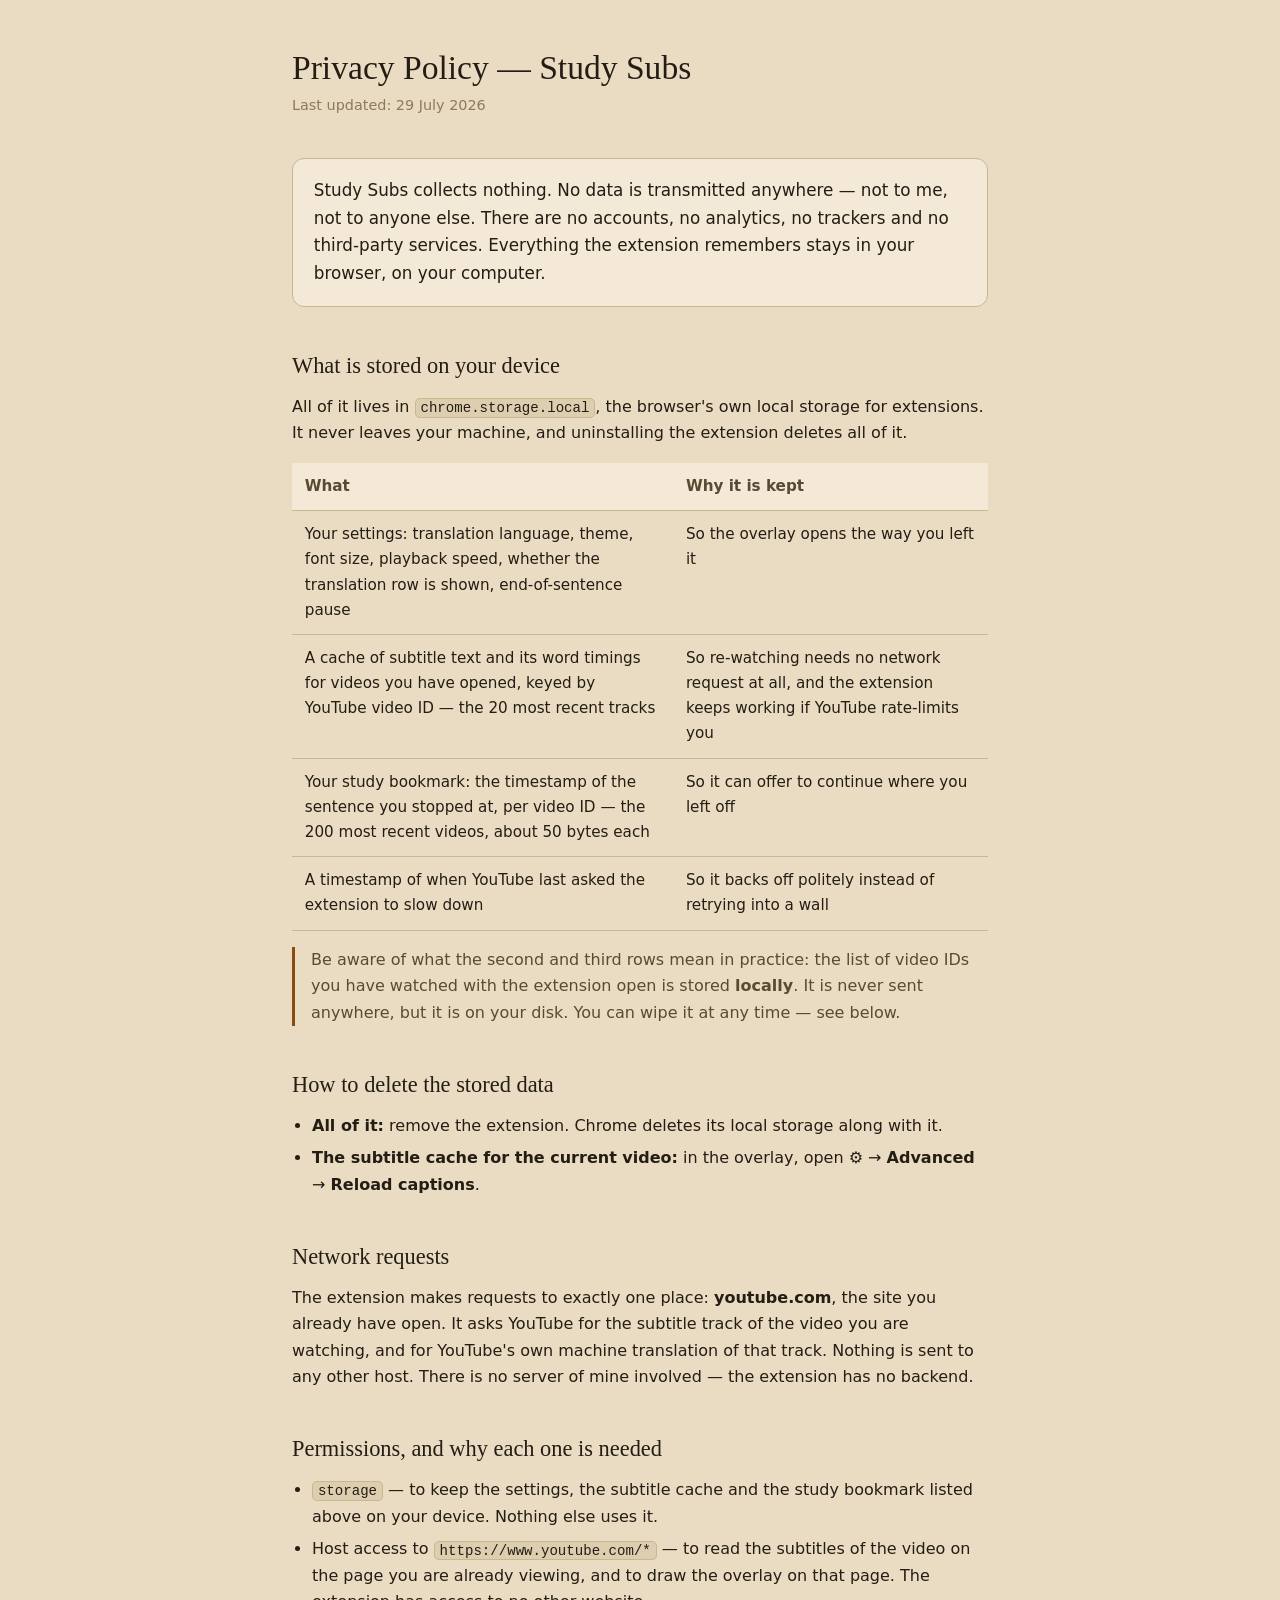
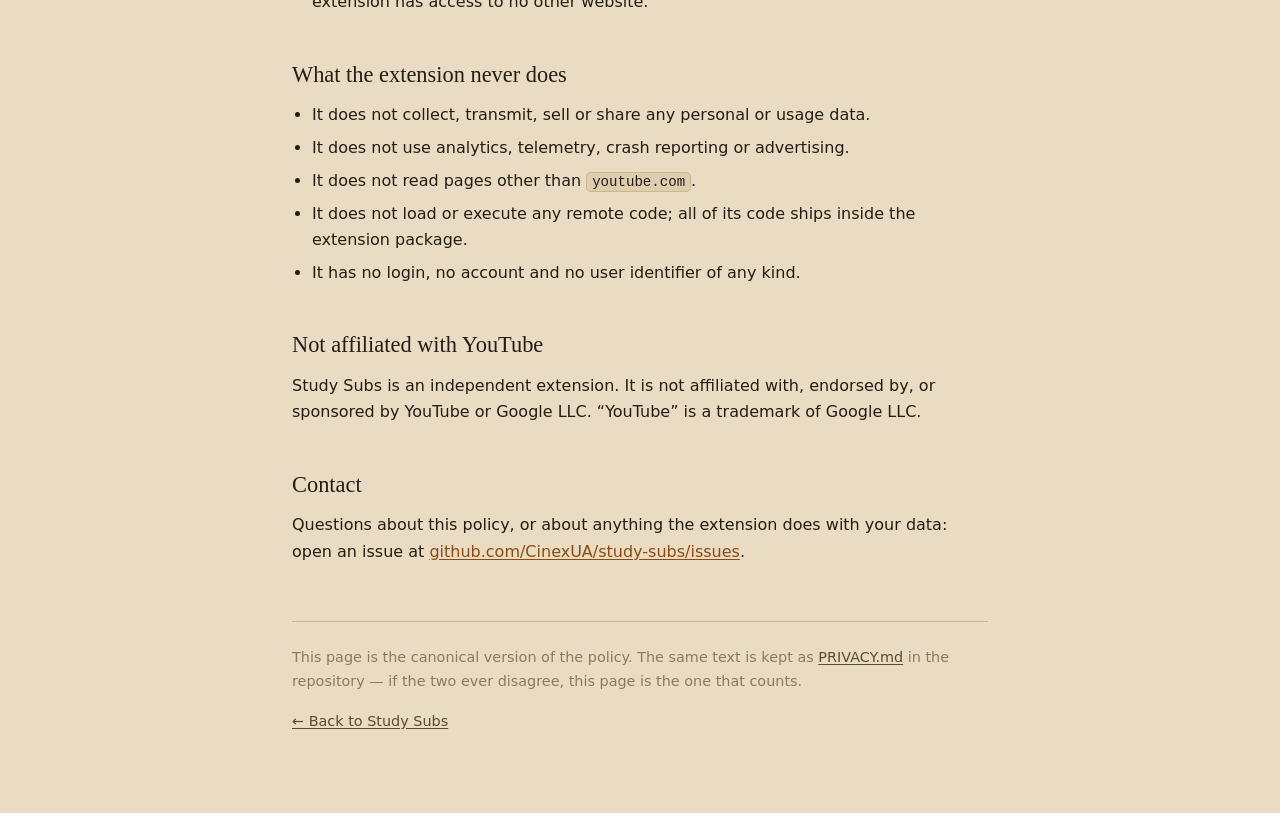
==== docs/privacy.html @ ba9604e9 "Give the extension a page a stranger can read Issues need a GitHub account, and the store's homepage" ====
<!DOCTYPE html>
<html lang="en">
<head>
<meta charset="utf-8">
<meta name="viewport" content="width=device-width, initial-scale=1">
<title>Privacy Policy — Study Subs</title>
<meta name="description" content="Study Subs collects nothing and transmits nothing. This is exactly what it stores on your device and why.">
<link rel="icon" href="img/icon.png" type="image/png">
<style>
  :root{
    --bg:#e9dcc2; --bg-elev:#f3e9d6; --bg-sunken:#ddceb0;
    --ink:#241d14; --ink-2:#5a4a33; --ink-3:#8d7a58;
    --accent:#8a4b12; --accent-2:#a9642a;
    --line:#c8b78f;
    --serif:"Iowan Old Style","Palatino Linotype",Palatino,Charter,Georgia,"Times New Roman",serif;
    --sans:system-ui,-apple-system,"Segoe UI",Roboto,"Helvetica Neue",Arial,sans-serif;
  }
  @media (prefers-color-scheme:dark){
    :root{
      --bg:#171310; --bg-elev:#221c16; --bg-sunken:#100d0a;
      --ink:#efe4d2; --ink-2:#b9a992; --ink-3:#8a7a66;
      --accent:#d98f4d; --accent-2:#edaa6b;
      --line:#3b3128;
    }
  }
  *{box-sizing:border-box}
  body{margin:0; background:var(--bg); color:var(--ink); font:16px/1.65 var(--sans)}
  .wrap{max-width:46rem; margin:0 auto; padding:3rem 1.25rem 4rem}
  h1{font:400 2.1rem/1.2 var(--serif); margin:0 0 .35rem}
  .updated{color:var(--ink-3); font-size:.9rem; margin:0 0 2.5rem}
  h2{font:400 1.4rem/1.3 var(--serif); margin:2.75rem 0 .85rem}
  p{margin:0 0 1rem}
  ul{padding-left:1.25rem; margin:0 0 1rem}
  li{margin:.4rem 0}
  .lede{
    background:var(--bg-elev); border:1px solid var(--line);
    border-radius:12px; padding:1.15rem 1.3rem; font-size:1.05rem;
  }
  .lede p:last-child{margin-bottom:0}
  table{width:100%; border-collapse:collapse; margin:0 0 1rem; font-size:.95rem}
  th,td{text-align:left; padding:.7rem .8rem; border-bottom:1px solid var(--line); vertical-align:top}
  th{color:var(--ink-2); font-weight:600; background:var(--bg-elev)}
  .warn{border-left:3px solid var(--accent); padding-left:1rem; color:var(--ink-2)}
  a{color:var(--accent); text-underline-offset:2px}
  code{
    font-family:ui-monospace,SFMono-Regular,Menlo,Consolas,monospace; font-size:.88em;
    background:var(--bg-sunken); border:1px solid var(--line); border-radius:5px; padding:.05em .35em;
  }
  footer{margin-top:3.5rem; padding-top:1.5rem; border-top:1px solid var(--line); color:var(--ink-3); font-size:.9rem}
  footer a{color:var(--ink-2)}
</style>
</head>
<body>
<div class="wrap">

<h1>Privacy Policy — Study Subs</h1>
<p class="updated">Last updated: 29 July 2026</p>

<div class="lede">
  <p>Study Subs collects nothing. No data is transmitted anywhere — not to me, not
  to anyone else. There are no accounts, no analytics, no trackers and no
  third-party services. Everything the extension remembers stays in your browser,
  on your computer.</p>
</div>

<h2>What is stored on your device</h2>
<p>All of it lives in <code>chrome.storage.local</code>, the browser's own local
storage for extensions. It never leaves your machine, and uninstalling the
extension deletes all of it.</p>

<table>
  <tr><th>What</th><th>Why it is kept</th></tr>
  <tr>
    <td>Your settings: translation language, theme, font size, playback speed,
    whether the translation row is shown, end-of-sentence pause</td>
    <td>So the overlay opens the way you left it</td>
  </tr>
  <tr>
    <td>A cache of subtitle text and its word timings for videos you have opened,
    keyed by YouTube video ID — the 20 most recent tracks</td>
    <td>So re-watching needs no network request at all, and the extension keeps
    working if YouTube rate-limits you</td>
  </tr>
  <tr>
    <td>Your study bookmark: the timestamp of the sentence you stopped at, per
    video ID — the 200 most recent videos, about 50 bytes each</td>
    <td>So it can offer to continue where you left off</td>
  </tr>
  <tr>
    <td>A timestamp of when YouTube last asked the extension to slow down</td>
    <td>So it backs off politely instead of retrying into a wall</td>
  </tr>
</table>

<p class="warn">Be aware of what the second and third rows mean in practice: the
list of video IDs you have watched with the extension open is stored
<strong>locally</strong>. It is never sent anywhere, but it is on your disk. You
can wipe it at any time — see below.</p>

<h2>How to delete the stored data</h2>
<ul>
  <li><strong>All of it:</strong> remove the extension. Chrome deletes its local
  storage along with it.</li>
  <li><strong>The subtitle cache for the current video:</strong> in the overlay,
  open ⚙ → <strong>Advanced</strong> → <strong>Reload captions</strong>.</li>
</ul>

<h2>Network requests</h2>
<p>The extension makes requests to exactly one place: <strong>youtube.com</strong>,
the site you already have open. It asks YouTube for the subtitle track of the video
you are watching, and for YouTube's own machine translation of that track. Nothing
is sent to any other host. There is no server of mine involved — the extension has
no backend.</p>

<h2>Permissions, and why each one is needed</h2>
<ul>
  <li><code>storage</code> — to keep the settings, the subtitle cache and the study
  bookmark listed above on your device. Nothing else uses it.</li>
  <li>Host access to <code>https://www.youtube.com/*</code> — to read the subtitles
  of the video on the page you are already viewing, and to draw the overlay on that
  page. The extension has access to no other website.</li>
</ul>

<h2>What the extension never does</h2>
<ul>
  <li>It does not collect, transmit, sell or share any personal or usage data.</li>
  <li>It does not use analytics, telemetry, crash reporting or advertising.</li>
  <li>It does not read pages other than <code>youtube.com</code>.</li>
  <li>It does not load or execute any remote code; all of its code ships inside
  the extension package.</li>
  <li>It has no login, no account and no user identifier of any kind.</li>
</ul>

<h2>Not affiliated with YouTube</h2>
<p>Study Subs is an independent extension. It is not affiliated with, endorsed by,
or sponsored by YouTube or Google LLC. “YouTube” is a trademark of Google LLC.</p>

<h2>Contact</h2>
<p>Questions about this policy, or about anything the extension does with your
data: open an issue at
<a href="https://github.com/CinexUA/study-subs/issues">github.com/CinexUA/study-subs/issues</a>.</p>

<footer>
  <p>This page is the canonical version of the policy. The same text is kept as
  <a href="https://github.com/CinexUA/study-subs/blob/main/PRIVACY.md">PRIVACY.md</a>
  in the repository — if the two ever disagree, this page is the one that counts.</p>
  <p><a href="index.html">← Back to Study Subs</a></p>
</footer>

</div>
</body>
</html>
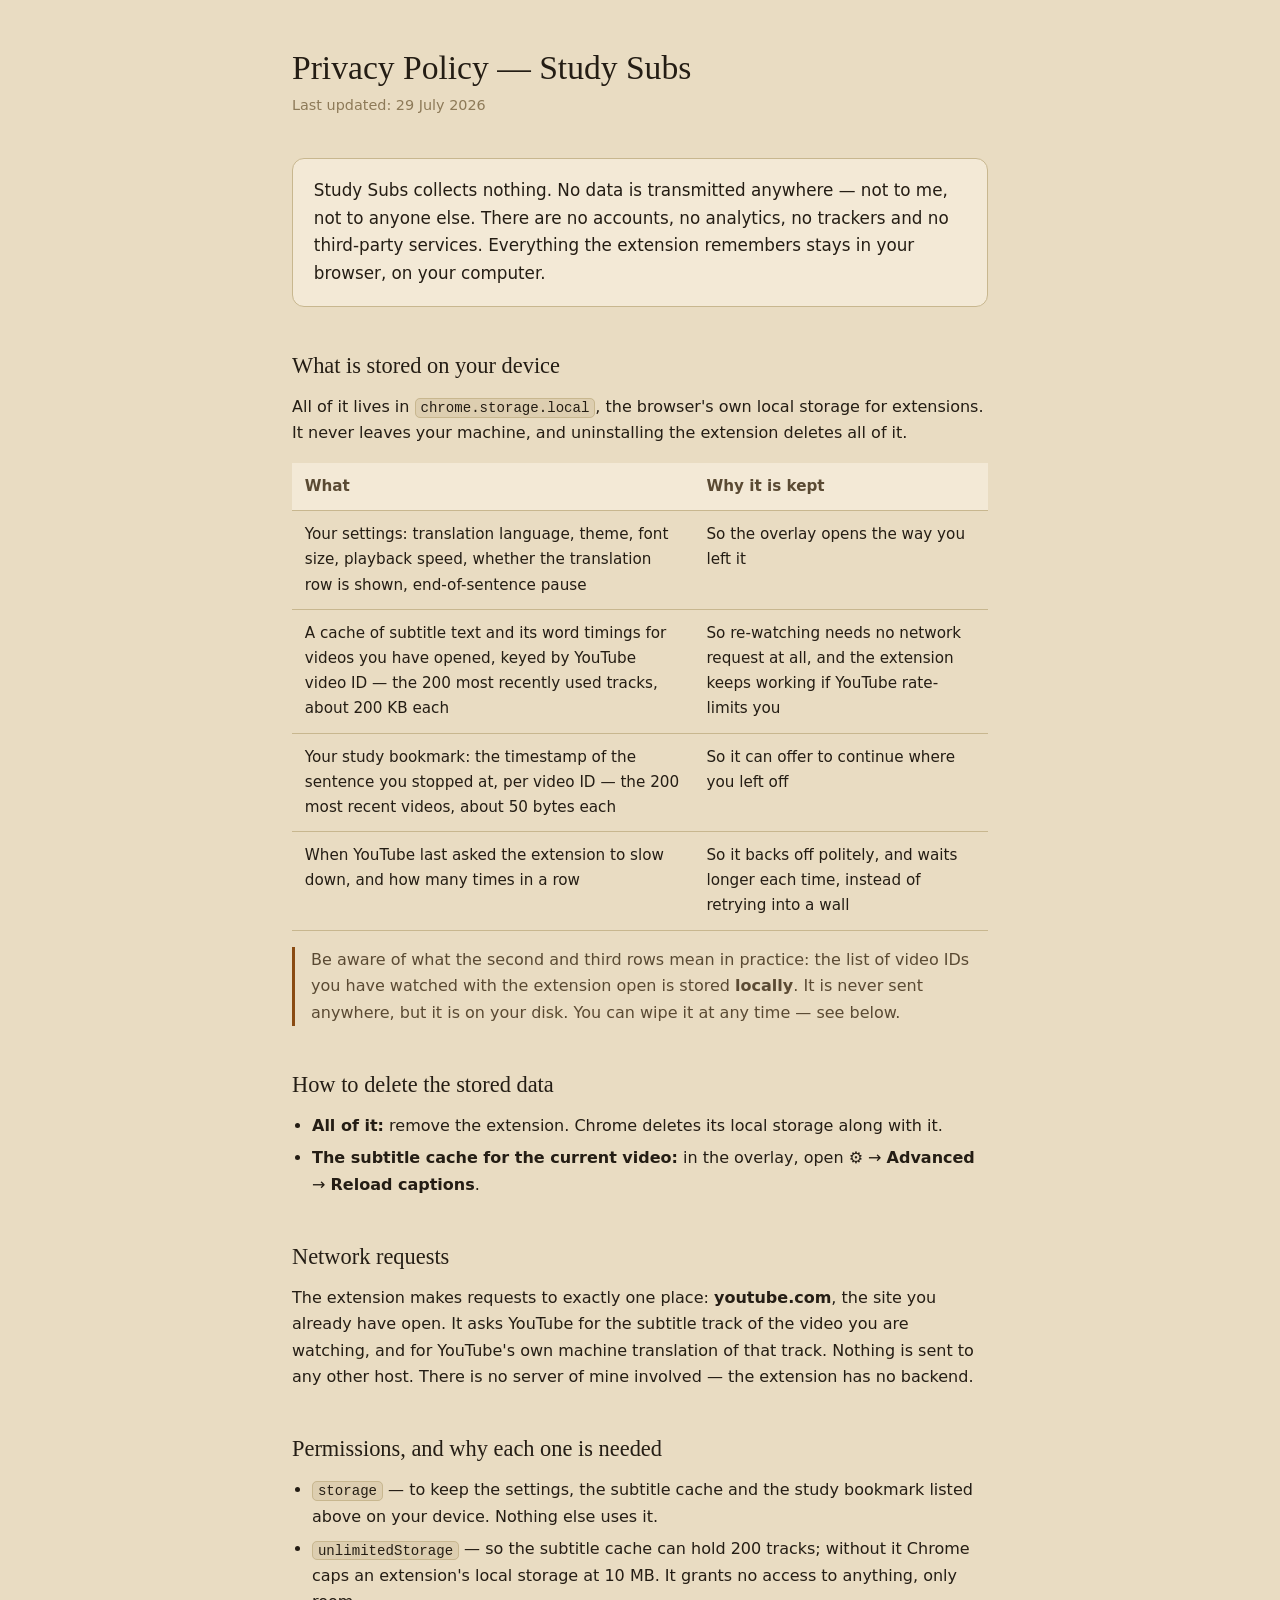
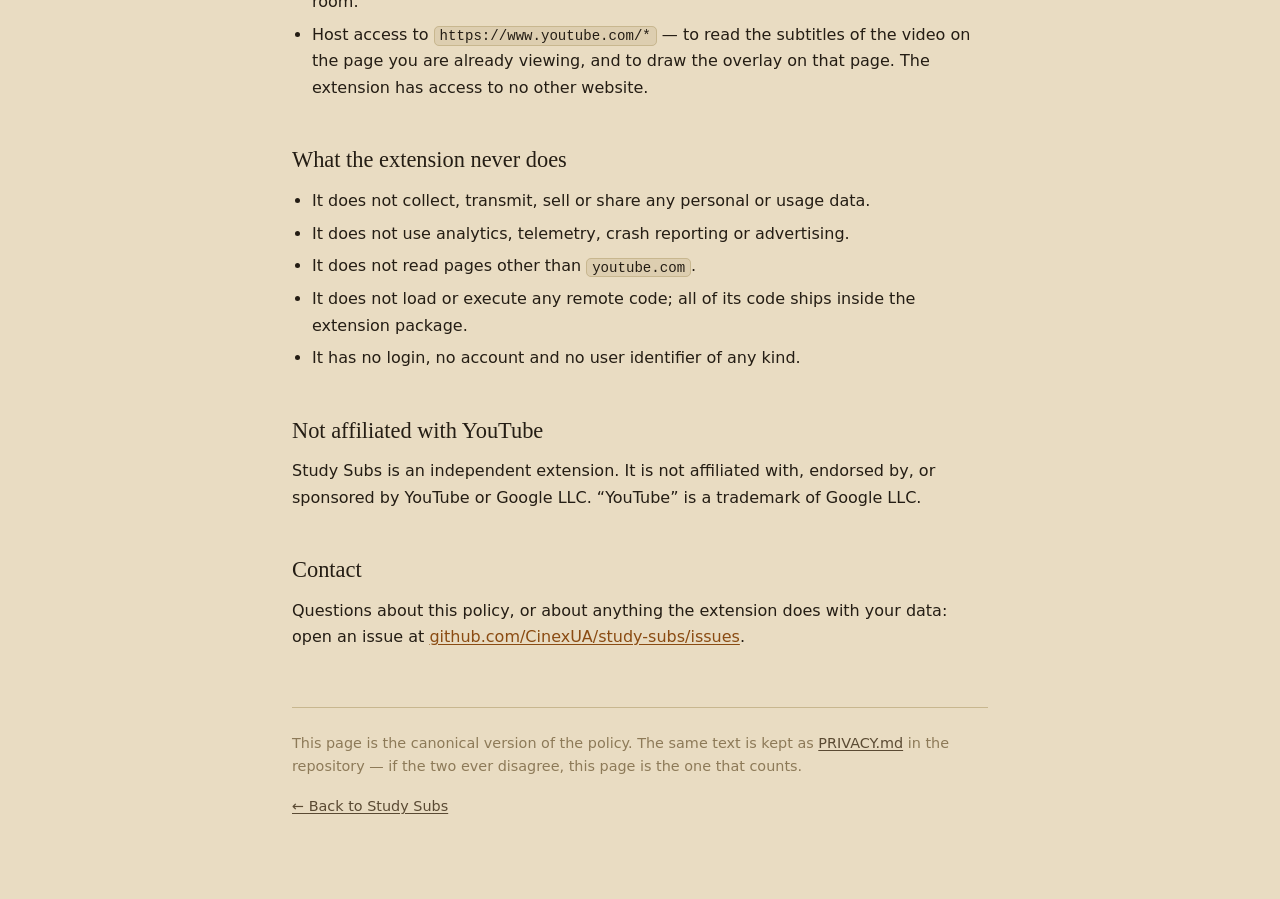
==== commit 7c8f850a: "Keep the tracks you come back to, and keep more of them Eviction went by the time a track was writte" ====
--- a/docs/privacy.html
+++ b/docs/privacy.html
@@ -77,7 +77,8 @@
   </tr>
   <tr>
     <td>A cache of subtitle text and its word timings for videos you have opened,
-    keyed by YouTube video ID — the 20 most recent tracks</td>
+    keyed by YouTube video ID — the 200 most recently used tracks, about 200 KB
+    each</td>
     <td>So re-watching needs no network request at all, and the extension keeps
     working if YouTube rate-limits you</td>
   </tr>
@@ -87,8 +88,10 @@
     <td>So it can offer to continue where you left off</td>
   </tr>
   <tr>
-    <td>A timestamp of when YouTube last asked the extension to slow down</td>
-    <td>So it backs off politely instead of retrying into a wall</td>
+    <td>When YouTube last asked the extension to slow down, and how many times in
+    a row</td>
+    <td>So it backs off politely, and waits longer each time, instead of retrying
+    into a wall</td>
   </tr>
 </table>
 
@@ -116,6 +119,9 @@
 <ul>
   <li><code>storage</code> — to keep the settings, the subtitle cache and the study
   bookmark listed above on your device. Nothing else uses it.</li>
+  <li><code>unlimitedStorage</code> — so the subtitle cache can hold 200 tracks;
+  without it Chrome caps an extension's local storage at 10 MB. It grants no
+  access to anything, only room.</li>
   <li>Host access to <code>https://www.youtube.com/*</code> — to read the subtitles
   of the video on the page you are already viewing, and to draw the overlay on that
   page. The extension has access to no other website.</li>
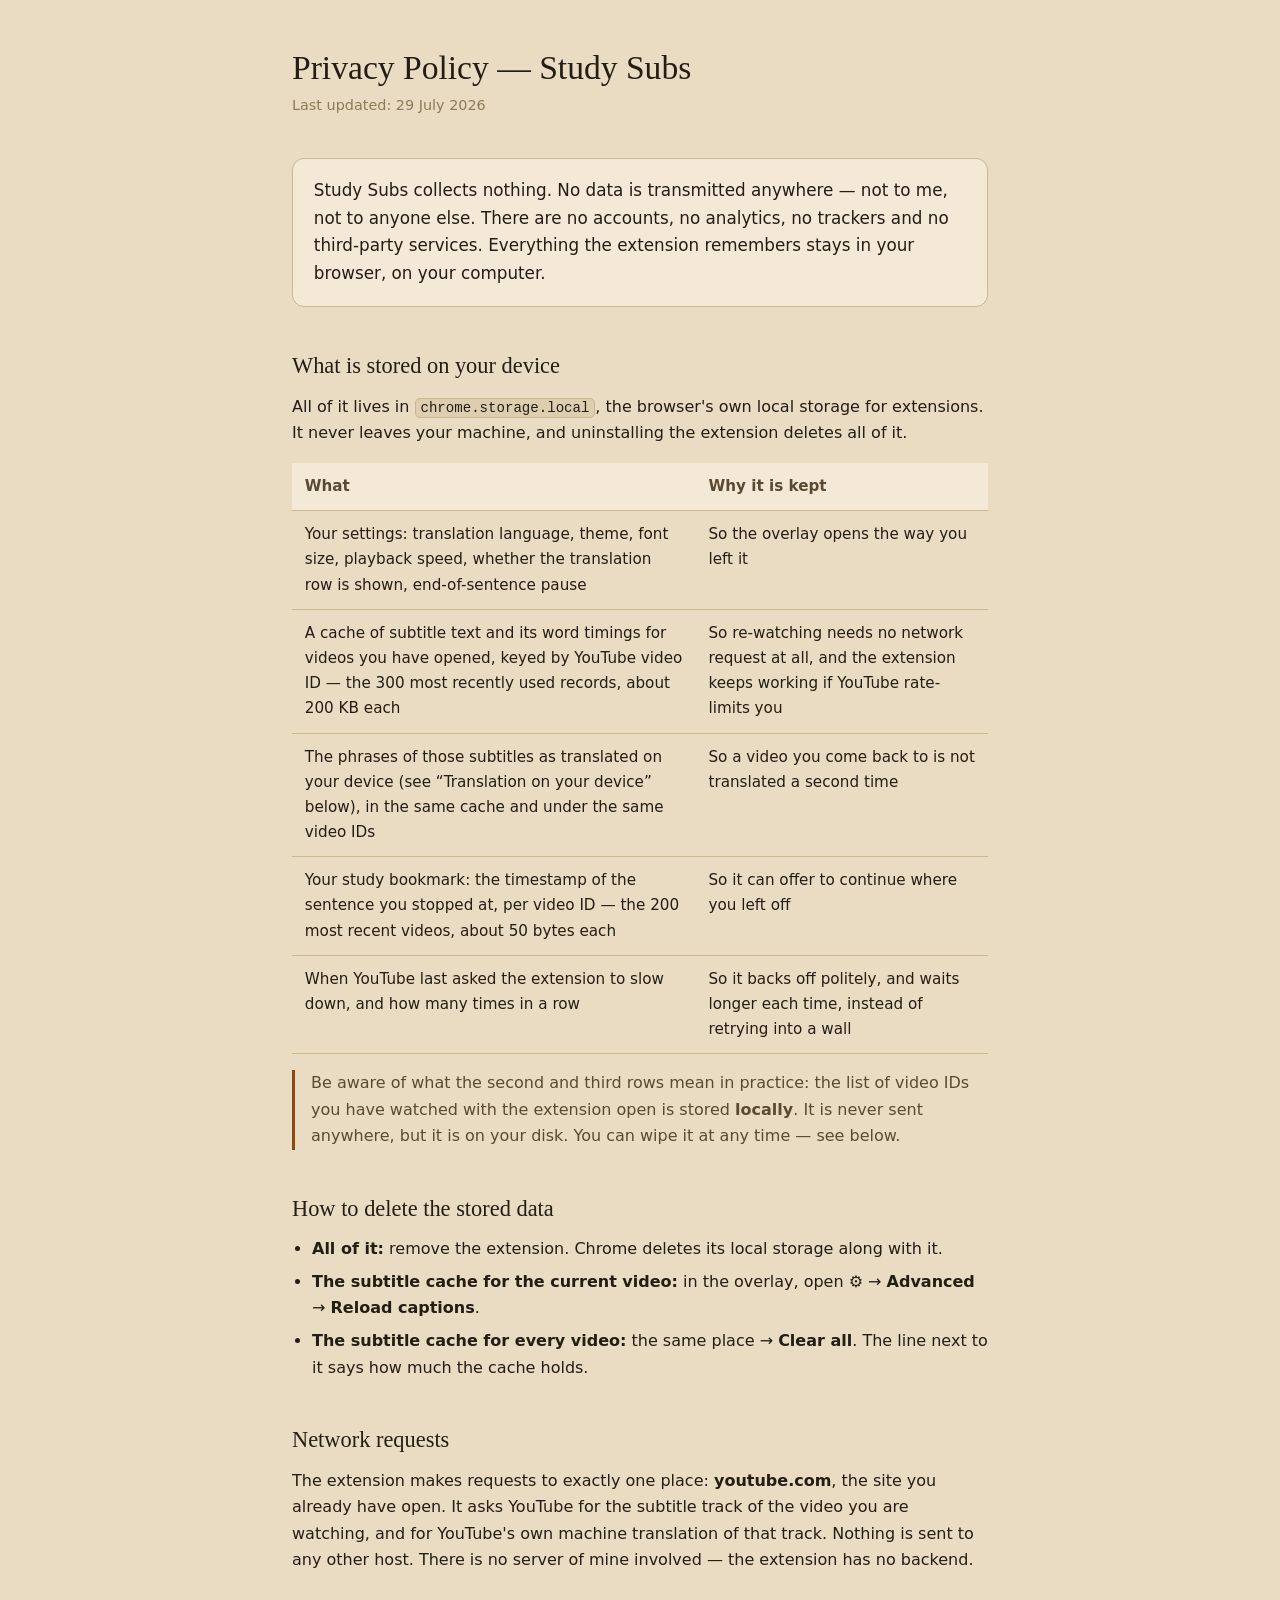
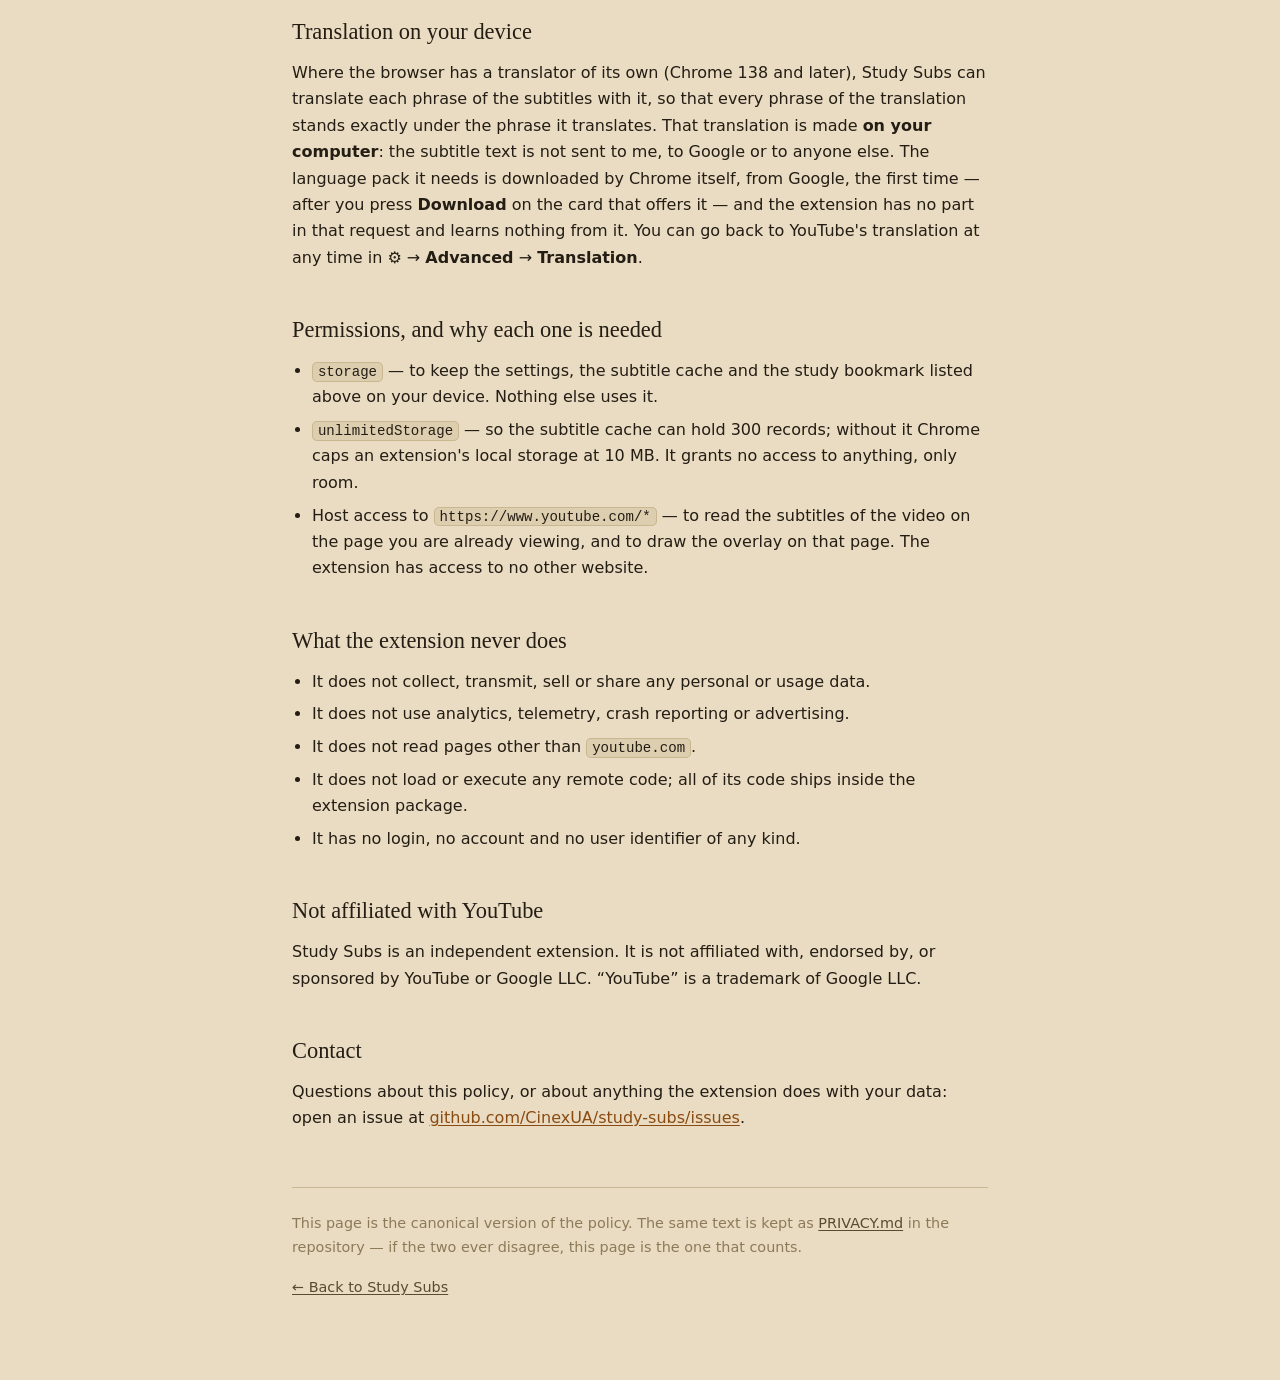
==== commit 0cf0f750: "Say where the phrase translation is made" ====
--- a/docs/privacy.html
+++ b/docs/privacy.html
@@ -77,10 +77,16 @@
   </tr>
   <tr>
     <td>A cache of subtitle text and its word timings for videos you have opened,
-    keyed by YouTube video ID — the 200 most recently used tracks, about 200 KB
+    keyed by YouTube video ID — the 300 most recently used records, about 200 KB
     each</td>
     <td>So re-watching needs no network request at all, and the extension keeps
     working if YouTube rate-limits you</td>
+  </tr>
+  <tr>
+    <td>The phrases of those subtitles as translated on your device (see
+    “Translation on your device” below), in the same cache and under the same
+    video IDs</td>
+    <td>So a video you come back to is not translated a second time</td>
   </tr>
   <tr>
     <td>Your study bookmark: the timestamp of the sentence you stopped at, per
@@ -106,6 +112,8 @@
   storage along with it.</li>
   <li><strong>The subtitle cache for the current video:</strong> in the overlay,
   open ⚙ → <strong>Advanced</strong> → <strong>Reload captions</strong>.</li>
+  <li><strong>The subtitle cache for every video:</strong> the same place →
+  <strong>Clear all</strong>. The line next to it says how much the cache holds.</li>
 </ul>
 
 <h2>Network requests</h2>
@@ -115,11 +123,22 @@
 is sent to any other host. There is no server of mine involved — the extension has
 no backend.</p>
 
+<h2>Translation on your device</h2>
+<p>Where the browser has a translator of its own (Chrome 138 and later), Study Subs
+can translate each phrase of the subtitles with it, so that every phrase of the
+translation stands exactly under the phrase it translates. That translation is made
+<strong>on your computer</strong>: the subtitle text is not sent to me, to Google or
+to anyone else. The language pack it needs is downloaded by Chrome itself, from
+Google, the first time — after you press <strong>Download</strong> on the card that
+offers it — and the extension has no part in that request and learns nothing from
+it. You can go back to YouTube's translation at any time in ⚙ →
+<strong>Advanced</strong> → <strong>Translation</strong>.</p>
+
 <h2>Permissions, and why each one is needed</h2>
 <ul>
   <li><code>storage</code> — to keep the settings, the subtitle cache and the study
   bookmark listed above on your device. Nothing else uses it.</li>
-  <li><code>unlimitedStorage</code> — so the subtitle cache can hold 200 tracks;
+  <li><code>unlimitedStorage</code> — so the subtitle cache can hold 300 records;
   without it Chrome caps an extension's local storage at 10 MB. It grants no
   access to anything, only room.</li>
   <li>Host access to <code>https://www.youtube.com/*</code> — to read the subtitles
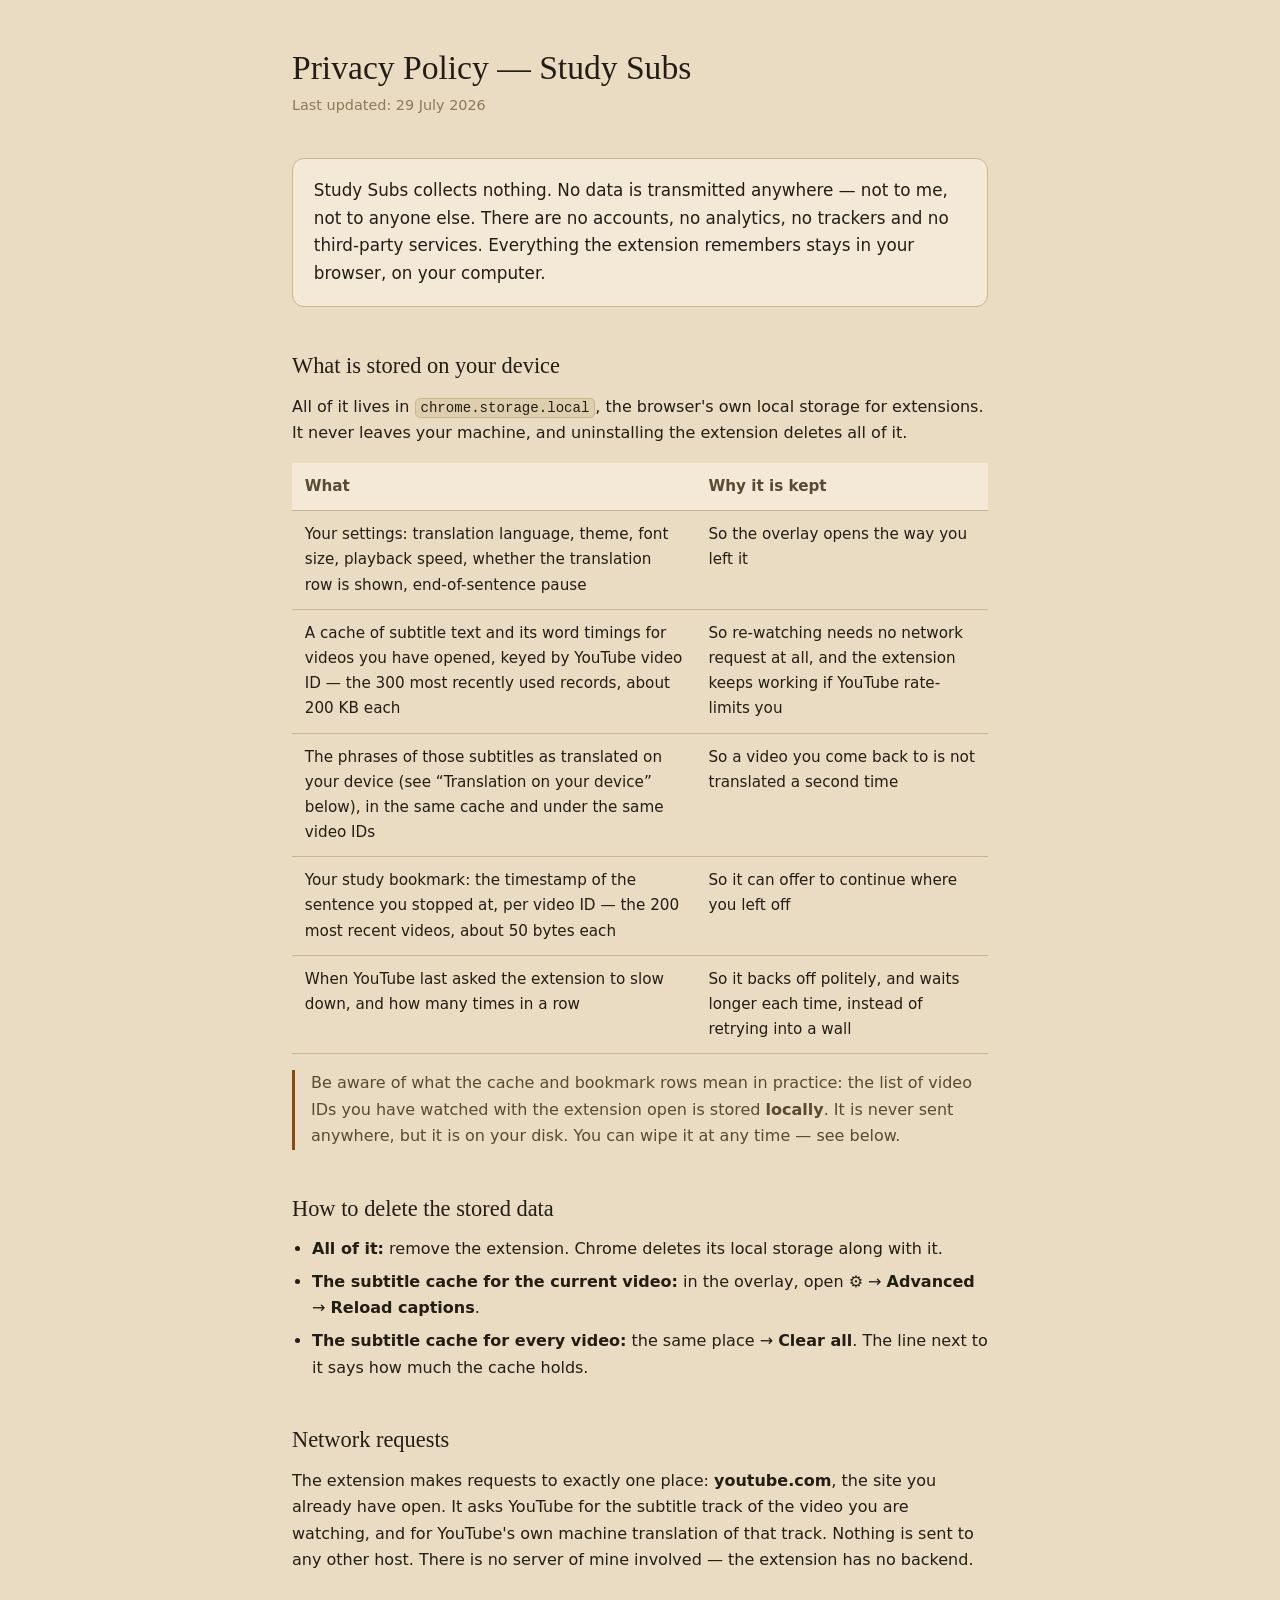
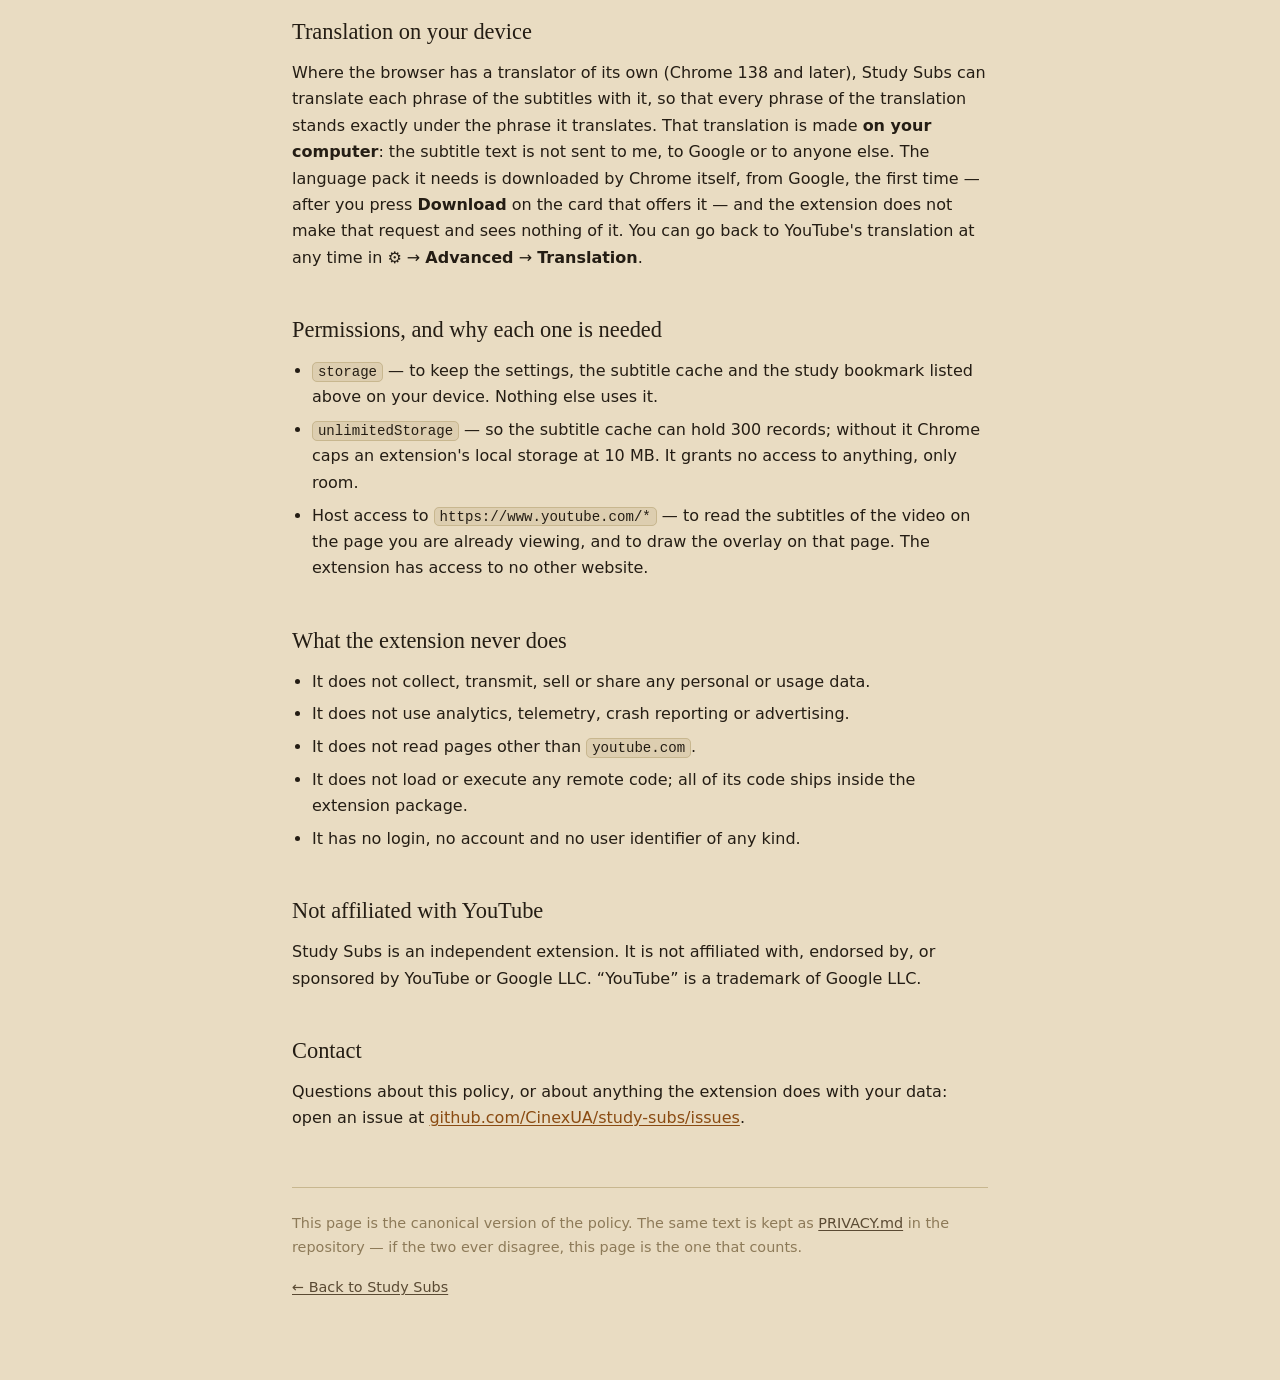
==== commit c8fb3ef7: "Close the gaps a review found around the download card, cache clearing and a failed translator" ====
--- a/docs/privacy.html
+++ b/docs/privacy.html
@@ -101,7 +101,7 @@
   </tr>
 </table>
 
-<p class="warn">Be aware of what the second and third rows mean in practice: the
+<p class="warn">Be aware of what the cache and bookmark rows mean in practice: the
 list of video IDs you have watched with the extension open is stored
 <strong>locally</strong>. It is never sent anywhere, but it is on your disk. You
 can wipe it at any time — see below.</p>
@@ -130,7 +130,7 @@
 <strong>on your computer</strong>: the subtitle text is not sent to me, to Google or
 to anyone else. The language pack it needs is downloaded by Chrome itself, from
 Google, the first time — after you press <strong>Download</strong> on the card that
-offers it — and the extension has no part in that request and learns nothing from
+offers it — and the extension does not make that request and sees nothing of
 it. You can go back to YouTube's translation at any time in ⚙ →
 <strong>Advanced</strong> → <strong>Translation</strong>.</p>
 
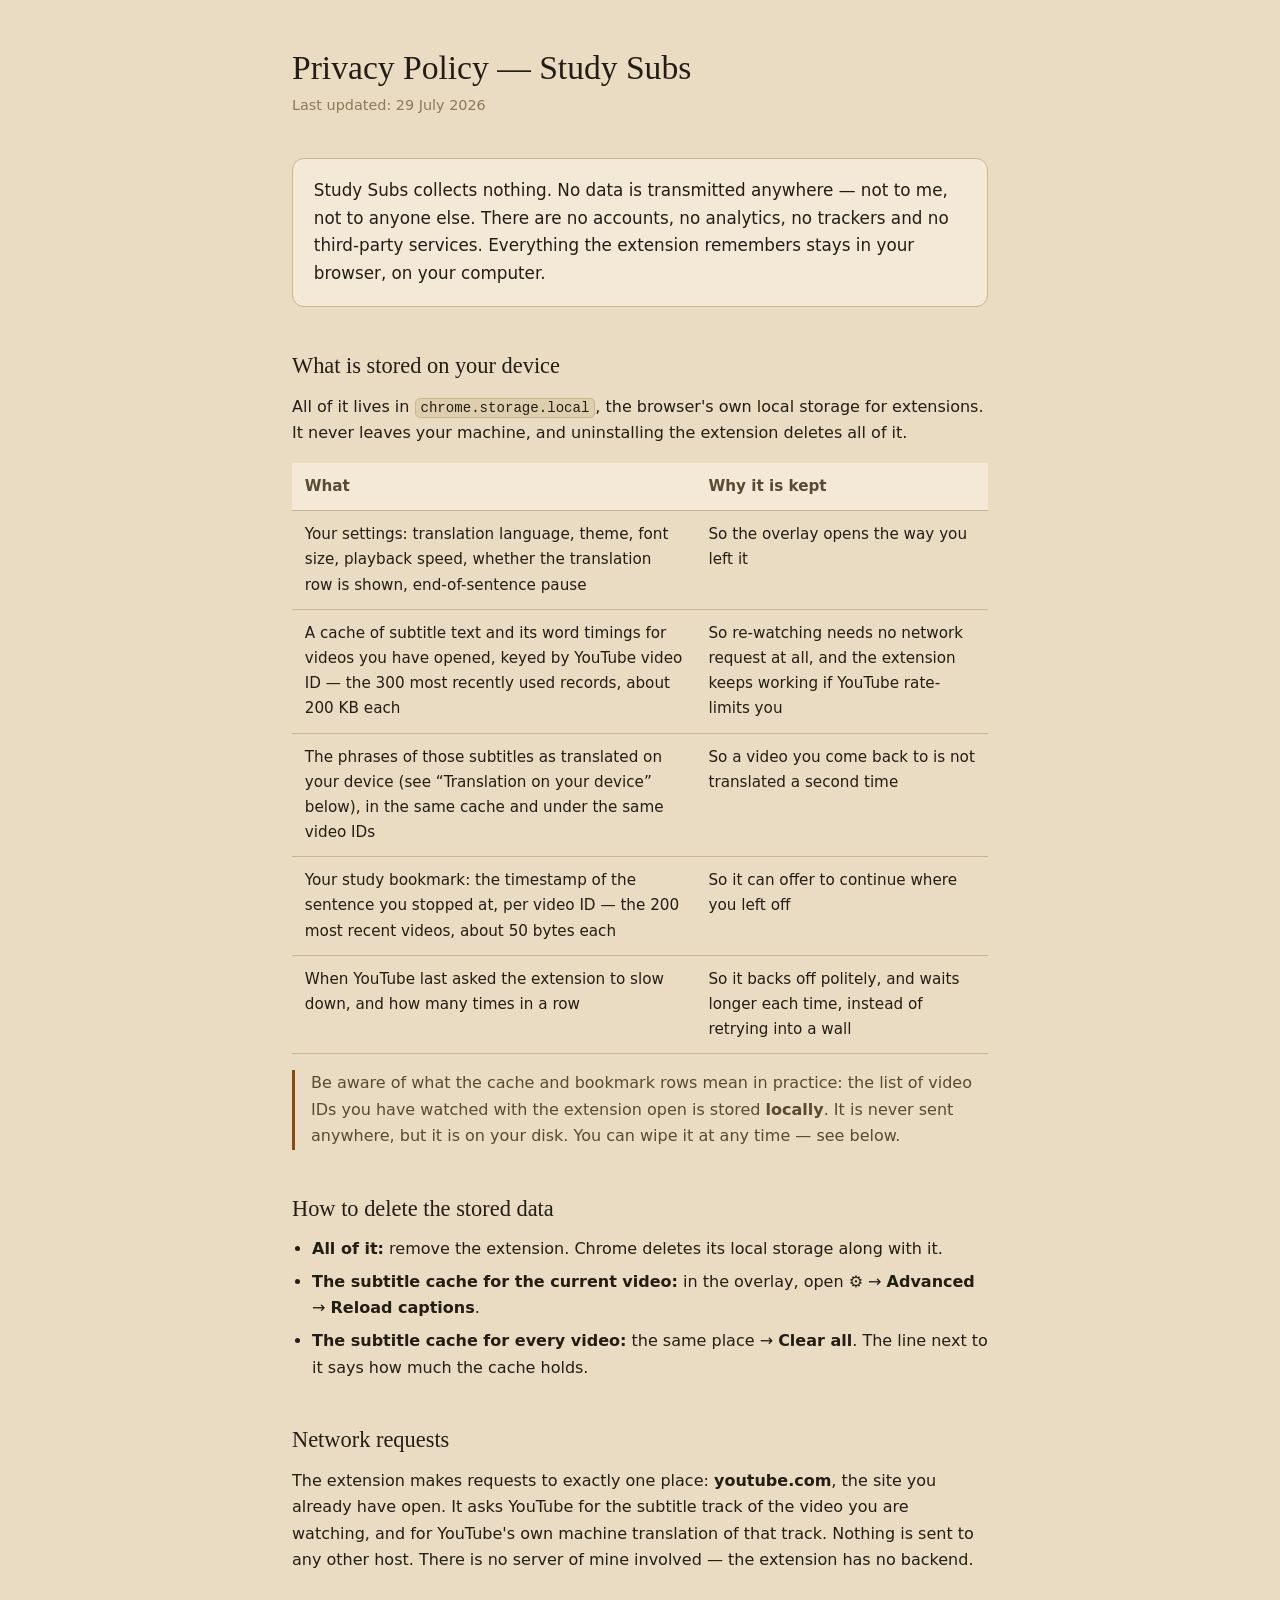
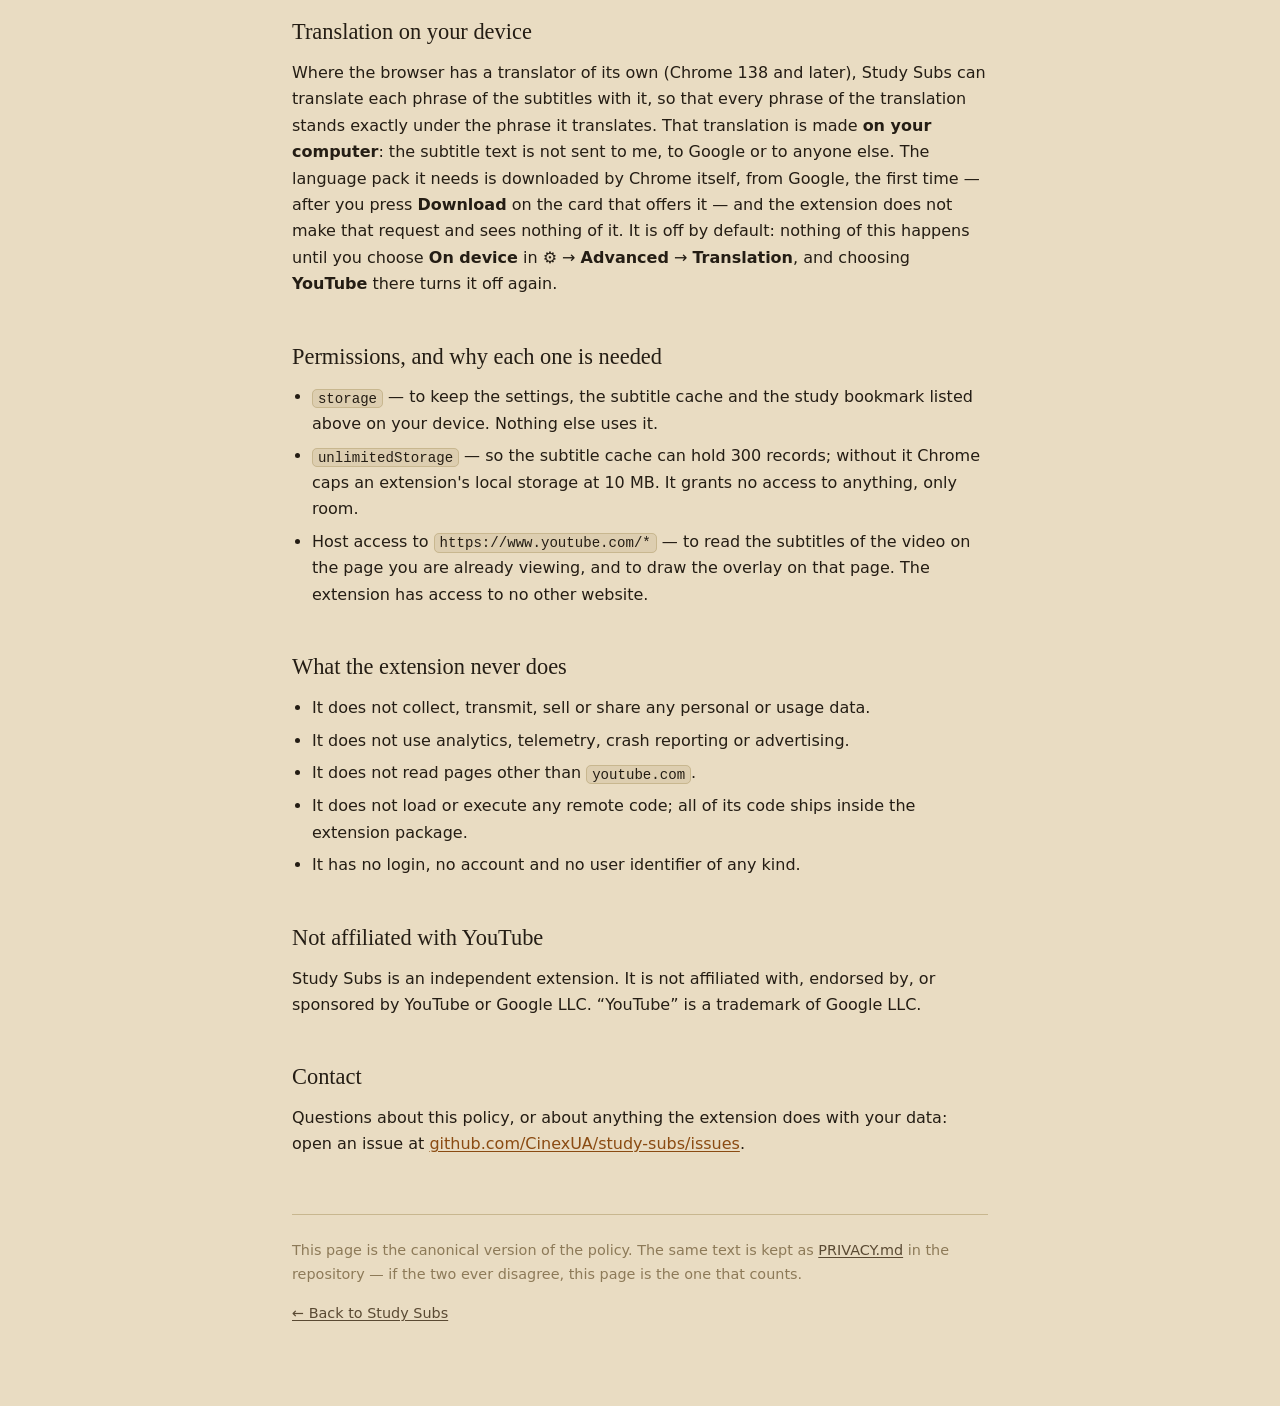
==== commit a977051a: "Make YouTube's translation the default, with the phrase-by-phrase one a choice in Advanced The trans" ====
--- a/docs/privacy.html
+++ b/docs/privacy.html
@@ -131,8 +131,10 @@
 to anyone else. The language pack it needs is downloaded by Chrome itself, from
 Google, the first time — after you press <strong>Download</strong> on the card that
 offers it — and the extension does not make that request and sees nothing of
-it. You can go back to YouTube's translation at any time in ⚙ →
-<strong>Advanced</strong> → <strong>Translation</strong>.</p>
+it. It is off by default: nothing of this happens until you choose
+<strong>On device</strong> in ⚙ → <strong>Advanced</strong> →
+<strong>Translation</strong>, and choosing <strong>YouTube</strong> there turns it
+off again.</p>
 
 <h2>Permissions, and why each one is needed</h2>
 <ul>
